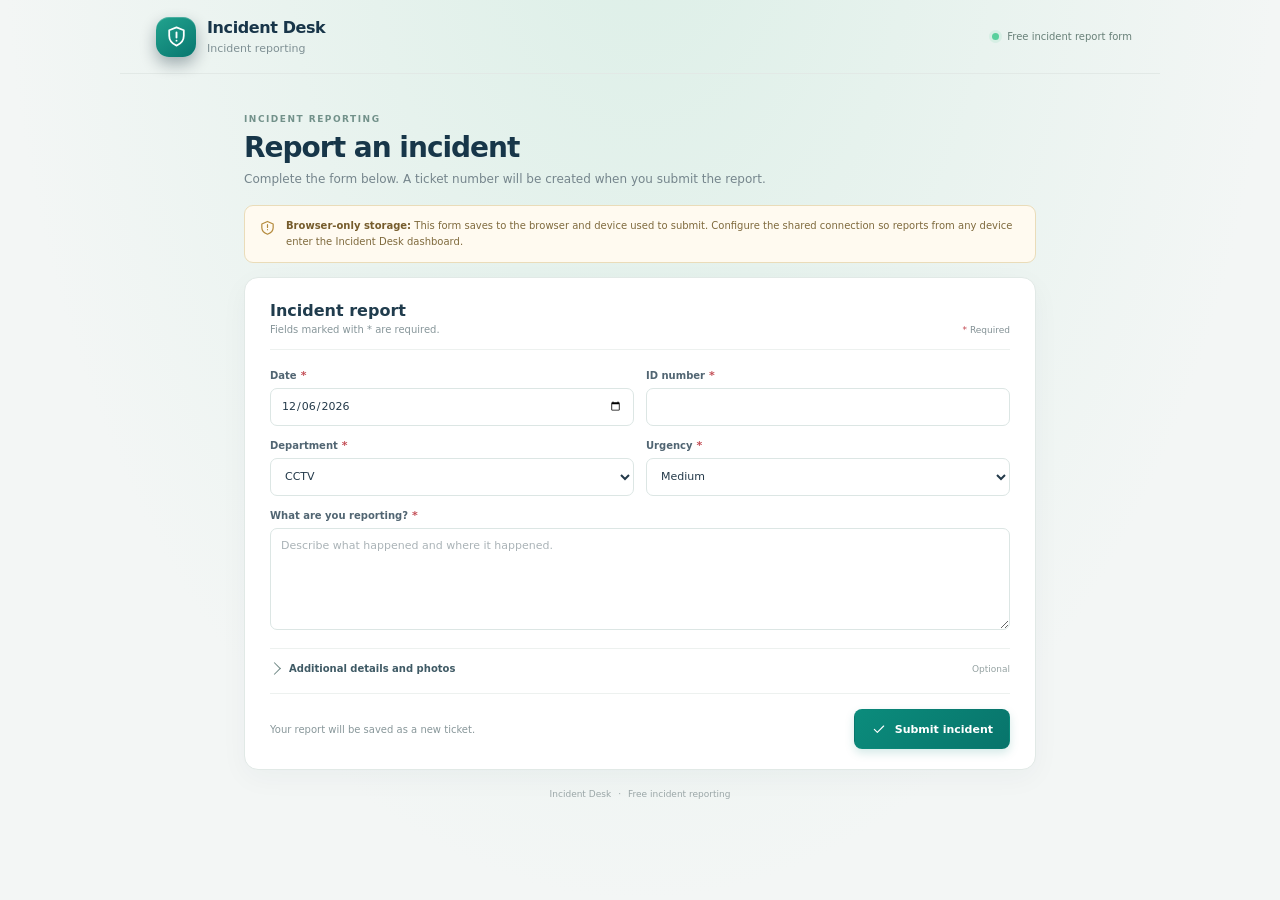
==== report.html @ 92340a3c "Add Incident Desk website Dashboard, reporter form, setup guide, and Apps Script backend source." ====
<!doctype html>
<html lang="en">
  <head>
    <meta charset="utf-8" />
    <meta name="viewport" content="width=device-width, initial-scale=1" />
    <meta name="theme-color" content="#f5f7f6" />
    <meta name="description" content="Submit an incident report to Incident Desk." />
    <title>Report an Incident | Incident Desk</title>
    <link rel="stylesheet" href="styles.css" />
    <script src="config.js"></script>
    <script src="sync.js" defer></script>
    <script src="report.js" defer></script>
  </head>
  <body class="public-report-page">
    <header class="public-header">
      <a class="brand" href="index.html" aria-label="Incident Desk">
        <span class="brand-mark" aria-hidden="true"><svg viewBox="0 0 24 24" fill="none"><path d="M12 3.25 19 6v5.35c0 4.35-2.86 7.7-7 9.4-4.14-1.7-7-5.05-7-9.4V6l7-2.75Z" stroke="currentColor" stroke-width="1.7" stroke-linejoin="round"/><path d="M12 8v5m0 3h.01" stroke="currentColor" stroke-width="1.8" stroke-linecap="round"/></svg></span>
        <span><strong>Incident Desk</strong><small>Incident reporting</small></span>
      </a>
      <span class="public-header-note"><span class="online-dot"></span> Free incident report form</span>
    </header>

    <main class="public-report-shell">
      <section class="public-intro">
        <div class="eyebrow">INCIDENT REPORTING</div>
        <h1>Report an incident</h1>
        <p>Complete the form below. A ticket number will be created when you submit the report.</p>
      </section>

      <div class="public-storage-note" id="publicStorageNote" role="note">
        <svg viewBox="0 0 24 24" aria-hidden="true"><path d="M12 3.5 20 7v5.2c0 4-3.1 7.3-8 9.3-4.9-2-8-5.3-8-9.3V7l8-3.5Z"/><path d="M12 8v4m0 3h.01"/></svg>
        <span><strong id="storageNoteTitle">Browser-only storage:</strong> <span id="storageNoteText">This form saves to the browser and device used to submit. Configure the shared connection so reports from any device enter the Incident Desk dashboard.</span></span>
      </div>

      <form class="public-form" id="publicReportForm" novalidate>
        <div class="public-form-heading"><div><h2>Incident report</h2><p>Fields marked with * are required.</p></div><span class="required-key"><i>*</i> Required</span></div>
        <div class="form-grid public-core-fields">
          <label class="form-field" for="publicDate"><span>Date <i>*</i></span><input id="publicDate" type="date" required /></label>
          <label class="form-field" for="publicPersonId"><span>ID number <i>*</i></span><input id="publicPersonId" type="text" maxlength="80" required /></label>
          <label class="form-field" for="publicDepartment"><span>Department <i>*</i></span><select id="publicDepartment" required>
            <option value="CCTV">CCTV</option><option value="HR">HR</option><option value="ADMIN">ADMIN</option><option value="STUDIO">STUDIO</option><option value="CARD">CARD</option>
          </select></label>
          <label class="form-field" for="publicSeverity"><span>Urgency <i>*</i></span><select id="publicSeverity" required><option>Low</option><option selected>Medium</option><option>High</option><option>Critical</option></select></label>
          <label class="form-field field-full" for="publicDescription"><span>What are you reporting? <i>*</i></span><textarea id="publicDescription" rows="5" maxlength="3000" required placeholder="Describe what happened and where it happened."></textarea></label>
        </div>
        <details class="more-details">
          <summary>Additional details and photos <span>Optional</span></summary>
          <div class="form-grid additional-fields">
            <label class="form-field" for="publicStart"><span>Start time</span><input id="publicStart" type="time" /></label>
            <label class="form-field" for="publicEnd"><span>End time</span><input id="publicEnd" type="time" /></label>
            <label class="form-field" for="publicLost"><span>Lost time</span><input id="publicLost" type="text" maxlength="60" placeholder="e.g. 15 min, 00:15" /><small>Use the unit your team records.</small></label>
            <label class="form-field" for="publicLocation"><span id="publicLocationLabel">Location</span><input id="publicLocation" type="text" maxlength="120" placeholder="Location or table number" /></label>
            <label class="form-field field-full hidden" id="publicGameIdField" for="publicGameId"><span>Game ID</span><input id="publicGameId" type="text" maxlength="80" /></label>
            <div class="form-field field-full photo-field">
              <span>Incident photos</span>
              <div class="upload-box" id="publicPhotoDropzone">
                <span class="upload-icon" aria-hidden="true"><svg viewBox="0 0 24 24"><path d="M4 7.5A2.5 2.5 0 0 1 6.5 5h11A2.5 2.5 0 0 1 20 7.5v9a2.5 2.5 0 0 1-2.5 2.5h-11A2.5 2.5 0 0 1 4 16.5v-9Z"/><circle cx="9" cy="9" r="1.5"/><path d="m5 17 5-5 3 3 2-2 4 4"/></svg></span>
                <span class="upload-copy"><strong>Attach photos</strong><small>Choose files, drag them here, or paste an image</small></span>
                <button class="button button-outline upload-button" id="publicChoosePhotos" type="button">Browse files</button>
                <input id="publicPhotoInput" type="file" accept="image/jpeg,image/png,image/webp" multiple hidden />
              </div>
              <small>Up to 3 photos. Images are resized before saving.</small>
              <div class="photo-previews" id="publicPhotoPreviews"></div>
            </div>
            <label class="form-field field-full" for="publicSettlement"><span>Settlement / action taken</span><textarea id="publicSettlement" rows="2" maxlength="1500" placeholder="Resolution, follow-up, or settlement details"></textarea></label>
            <label class="form-field field-full" for="publicItId"><span>IT ID</span><input id="publicItId" type="text" maxlength="80" placeholder="Optional" /></label>
          </div>
        </details>
        <div class="form-error" id="publicFormError" role="alert" hidden></div>
        <div class="public-submit-row"><p>Your report will be saved as a new ticket.</p><button class="button button-primary" type="submit"><svg viewBox="0 0 24 24" aria-hidden="true"><path d="m5 12.5 4.5 4.5L19 7.5"/></svg>Submit incident</button></div>
      </form>

      <section class="public-success" id="publicSuccess" hidden aria-live="polite">
        <div class="success-check" aria-hidden="true"><svg viewBox="0 0 24 24"><path d="m5 12.5 4.5 4.5L19 7.5"/></svg></div>
        <div class="eyebrow">REPORT SUBMITTED</div>
        <h2>Your incident ticket is ready</h2>
        <p id="successDetail">Save this number so you can refer to the report.</p>
        <strong class="success-ticket-number" id="successTicketNumber"></strong>
        <button class="button button-primary" id="reportAnother" type="button">Submit another report</button>
      </section>
      <footer class="public-footer">Incident Desk <span>·</span> Free incident reporting</footer>
    </main>
    <div class="toast" id="publicToast" role="status" aria-live="polite"></div>
  </body>
</html>
---- styles.css ----
:root {
  color-scheme: light;
  --ink: #172a3b;
  --muted: #71808c;
  --faint: #9ba7af;
  --line: #e7ecee;
  --paper: #ffffff;
  --canvas: #f5f7f6;
  --teal: #087e75;
  --teal-dark: #066c65;
  --teal-soft: #e7f5f2;
  --navy: #18354a;
  --amber: #b7791f;
  --rose: #b94953;
  --green: #23815b;
  --violet: #6e5db2;
  font-family: 'Segoe UI Variable', 'Segoe UI', system-ui, sans-serif;
  font-synthesis: none;
  text-rendering: optimizeLegibility;
}

* { box-sizing: border-box; }
body { margin: 0; min-width: 320px; color: var(--ink); background: var(--canvas); }
button, input, select, textarea { font: inherit; }
button { cursor: pointer; }
svg { width: 20px; height: 20px; fill: none; stroke: currentColor; stroke-width: 1.7; stroke-linecap: round; stroke-linejoin: round; }
.app-shell { min-height: 100vh; }
.sidebar { position: fixed; inset: 0 auto 0 0; z-index: 3; width: 248px; padding: 28px 17px 18px; display: flex; flex-direction: column; background: #fff; border-right: 1px solid var(--line); }
.brand { display: flex; align-items: center; gap: 11px; color: var(--ink); text-decoration: none; padding: 0 8px; }
.brand-mark { display: inline-grid; place-items: center; flex: 0 0 auto; width: 40px; height: 40px; border-radius: 13px; color: #fff; background: var(--teal); box-shadow: 0 6px 12px #087e7524; }
.brand-mark svg { width: 25px; height: 25px; }
.brand strong { display: block; font: 800 16px/1.2 'Segoe UI Variable', 'Segoe UI', system-ui, sans-serif; letter-spacing: -.4px; }
.brand small { display: block; margin-top: 4px; color: var(--muted); font-size: 11px; }
.side-label { margin: 46px 10px 13px; color: #a0abb1; font-size: 10px; font-weight: 700; letter-spacing: 1.2px; }
.side-nav { display: grid; gap: 5px; }
.nav-item { min-height: 44px; display: flex; align-items: center; gap: 12px; padding: 0 12px; border-radius: 9px; color: #60717f; text-decoration: none; font-size: 13px; font-weight: 600; }
.nav-item svg { width: 19px; height: 19px; color: #87959d; stroke-width: 1.6; }
.nav-item.active { color: var(--teal-dark); background: #e9f5f2; }
.nav-item.active svg { color: var(--teal); }
.nav-count { margin-left: auto; min-width: 23px; padding: 3px 6px; border-radius: 8px; color: #708089; background: #f0f3f3; text-align: center; font-size: 10px; }
.sidebar-bottom { margin-top: auto; }
.local-card { padding: 14px 13px; border: 1px solid #e6efed; border-radius: 12px; background: #f7fbfa; }
.local-icon { display: grid; place-items: center; width: 30px; height: 30px; margin-bottom: 11px; color: var(--teal); background: var(--teal-soft); border-radius: 8px; }
.local-icon svg { width: 17px; height: 17px; }
.local-card strong { display: block; font-size: 12px; }
.local-card p { margin: 5px 0 0; color: var(--muted); font-size: 11px; line-height: 1.55; }
.sidebar-foot { display: flex; align-items: center; gap: 8px; margin: 17px 8px 1px; color: #8a979e; font-size: 10px; }
.online-dot { display: inline-block; width: 7px; height: 7px; border-radius: 50%; background: #4bb982; box-shadow: 0 0 0 3px #4bb9821a; }
.main-area { min-height: 100vh; margin-left: 248px; }
.topbar { height: 74px; display: flex; align-items: center; justify-content: flex-end; gap: 22px; padding: 0 42px; border-bottom: 1px solid var(--line); background: #ffffffd9; }
.mobile-brand { display: none; }
.topbar-note { display: flex; align-items: center; gap: 8px; color: var(--muted); font-size: 11px; }
.top-actions { display: flex; align-items: center; gap: 8px; }
.button { min-height: 38px; display: inline-flex; align-items: center; justify-content: center; gap: 8px; padding: 0 13px; border: 1px solid transparent; border-radius: 8px; font-size: 11px; font-weight: 700; transition: background .16s ease, border-color .16s ease, transform .16s ease; }
.button svg { width: 16px; height: 16px; }
.button:active { transform: translateY(1px); }
.button-primary { color: #fff; background: var(--teal); box-shadow: 0 3px 8px #087e7522; }
.button-primary:hover { background: var(--teal-dark); }
.button-outline { color: #526574; border-color: #dfe6e8; background: #fff; }
.button-outline:hover, .button-quiet:hover { border-color: #c8d3d6; background: #f8faf9; }
.button-quiet { color: #526574; border-color: transparent; background: transparent; }
.page-content { max-width: 1480px; margin: 0 auto; padding: 35px 42px 24px; }
.welcome-row { display: flex; justify-content: space-between; align-items: flex-end; gap: 20px; margin-bottom: 25px; }
.eyebrow { color: #85949c; font-size: 9px; font-weight: 700; letter-spacing: 1.5px; }
h1, h2, p { margin-top: 0; }
h1 { margin: 7px 0 5px; font: 800 27px/1.2 'Segoe UI Variable', 'Segoe UI', system-ui, sans-serif; letter-spacing: -.9px; }
.page-subtitle { margin: 0; color: var(--muted); font-size: 12px; }
.today-chip { display: flex; align-items: center; gap: 8px; padding: 8px 11px; color: #5f707b; border: 1px solid var(--line); border-radius: 8px; background: #fff; font-size: 10px; }
.today-chip svg { width: 15px; height: 15px; color: #809098; }
.stats-grid { display: grid; grid-template-columns: repeat(5, minmax(0, 1fr)); gap: 13px; margin-bottom: 15px; }
.stat-card { min-height: 120px; padding: 15px 17px 13px; border: 1px solid var(--line); border-radius: 11px; background: var(--paper); box-shadow: 0 2px 6px #20394c04; }
.stat-top { display: flex; align-items: center; justify-content: space-between; gap: 8px; color: var(--muted); font-size: 10px; font-weight: 600; }
.stat-icon { display: grid; place-items: center; width: 29px; height: 29px; border-radius: 8px; }
.stat-icon svg { width: 16px; height: 16px; }
.stat-icon-blue { color: #3a6aa0; background: #edf4fc; }
.stat-icon-amber { color: var(--amber); background: #fff5e5; }
.stat-icon-green { color: var(--green); background: #eaf7ef; }
.stat-icon-violet { color: var(--violet); background: #f2effc; }
.stat-icon-red { color: #b4444c; background: #fff0ef; }
.critical-stat { border-color: #f0e2df; }
.critical-stat .stat-value { color: #a54149; }
.stat-value { margin-top: 9px; color: #1e3447; font: 800 25px/1 'Segoe UI Variable', 'Segoe UI', system-ui, sans-serif; letter-spacing: -.7px; }
.stat-foot { margin-top: 7px; color: #9aa5aa; font-size: 10px; }
.insight-grid { display: grid; grid-template-columns: minmax(0, 1.4fr) minmax(250px, .85fr); gap: 14px; margin-bottom: 27px; }
.panel { min-width: 0; border: 1px solid var(--line); border-radius: 11px; background: #fff; }
.category-panel { padding: 17px 19px 15px; }
.panel-heading { display: flex; align-items: flex-start; justify-content: space-between; gap: 12px; margin-bottom: 13px; }
.panel-heading h2, .storage-panel h2 { margin: 0; font: 700 13px/1.3 'Segoe UI Variable', 'Segoe UI', system-ui, sans-serif; letter-spacing: -.15px; }
.panel-heading p { margin: 5px 0 0; color: #99a4aa; font-size: 10px; }
.heading-icon { display: grid; place-items: center; width: 30px; height: 30px; color: #648078; border-radius: 8px; background: #eff6f3; }
.heading-icon svg { width: 17px; height: 17px; }
.category-bars { display: grid; gap: 9px; }
.bar-row { display: grid; grid-template-columns: minmax(110px, 1fr) minmax(60px, 1.15fr) 23px; align-items: center; gap: 10px; cursor: pointer; }
.bar-name { overflow: hidden; color: #586b78; font-size: 10px; text-overflow: ellipsis; white-space: nowrap; }
.bar-track { height: 6px; overflow: hidden; border-radius: 9px; background: #eef1f1; }
.bar-fill { height: 100%; min-width: 0; border-radius: inherit; background: linear-gradient(90deg, #2ca692, #77c6aa); transition: width .2s ease; }
.bar-count { color: #75848d; text-align: right; font-size: 10px; font-weight: 700; }
.bar-row:hover .bar-name { color: var(--teal-dark); }
.storage-panel { position: relative; min-height: 222px; overflow: hidden; padding: 18px 19px; background: #f9fbfa; }
.storage-art { position: absolute; top: -2px; right: 9px; width: 93px; height: 85px; opacity: .9; }
.storage-art svg { position: absolute; top: 6px; right: 11px; width: 67px; height: 67px; stroke: #208c7c; stroke-width: 2.2; }
.art-circle { position: absolute; display: block; border-radius: 50%; }
.art-circle-one { width: 69px; height: 69px; top: 5px; right: 8px; background: #e5f3ee; }
.art-circle-two { width: 17px; height: 17px; top: 17px; right: 70px; background: #d8eee7; }
.storage-panel .eyebrow { margin-top: 21px; margin-bottom: 9px; color: #4d9b8e; font-size: 8px; }
.storage-panel h2 { max-width: 210px; font-size: 14px; }
.storage-panel p { max-width: 285px; margin: 8px 0 10px; color: #76868d; font-size: 10px; line-height: 1.55; }
.text-button { display: inline-flex; align-items: center; gap: 5px; padding: 0; border: 0; color: var(--teal-dark); background: transparent; font-size: 10px; font-weight: 700; }
.text-button svg { width: 14px; height: 14px; transition: transform .15s; }
.text-button:hover svg { transform: translateX(3px); }
.reports-section { scroll-margin-top: 20px; }
.reports-heading { display: flex; align-items: flex-end; justify-content: space-between; gap: 15px; margin-bottom: 13px; }
.reports-heading h2 { display: flex; align-items: center; gap: 9px; margin: 5px 0 0; font: 800 17px/1.2 'Segoe UI Variable', 'Segoe UI', system-ui, sans-serif; letter-spacing: -.45px; }
.heading-count { display: inline-grid; place-items: center; min-width: 22px; height: 21px; padding: 0 6px; color: #698078; border-radius: 7px; background: #e9f3f0; font: 700 10px 'Segoe UI Variable', 'Segoe UI', system-ui, sans-serif; letter-spacing: 0; }
.csv-small { min-height: 33px; font-size: 10px; }
.csv-small svg { width: 14px; height: 14px; }
.filter-bar { display: flex; gap: 9px; margin-bottom: 11px; }
.search-field, .select-field { position: relative; min-height: 39px; display: flex; align-items: center; border: 1px solid #e2e8e9; border-radius: 8px; background: #fff; }
.search-field { flex: 1; min-width: 150px; padding: 0 10px; }
.search-field svg { width: 16px; height: 16px; flex: 0 0 auto; color: #98a4aa; }
.search-field input { width: 100%; height: 37px; padding: 0 8px; border: 0; outline: 0; color: var(--ink); background: transparent; font-size: 10px; }
.search-field input::placeholder { color: #a5afb3; }
.select-field { min-width: 150px; padding: 0 10px; }
.select-field select { width: 100%; height: 37px; appearance: none; border: 0; outline: 0; color: #63737e; background: transparent; font-size: 10px; cursor: pointer; }
.select-field svg { width: 14px; height: 14px; position: absolute; right: 9px; color: #84939a; pointer-events: none; }
.search-field:focus-within, .select-field:focus-within { border-color: #69afa5; box-shadow: 0 0 0 3px #17897a12; }
.report-list { display: grid; gap: 9px; }
.report-card { display: grid; grid-template-columns: minmax(0, 1fr) auto; gap: 12px 18px; padding: 15px 17px 13px; border: 1px solid var(--line); border-radius: 10px; background: #fff; transition: border-color .15s, box-shadow .15s; }
.report-card:hover { border-color: #d6e4e1; box-shadow: 0 4px 12px #1b384b08; }
.report-main { min-width: 0; }
.report-topline { display: flex; flex-wrap: wrap; align-items: center; gap: 7px; margin-bottom: 7px; }
.category-badge { display: inline-flex; align-items: center; padding: 4px 8px; border-radius: 6px; color: #3f6d66; background: #edf6f3; font-size: 9px; font-weight: 700; }
.department-badge { display: inline-flex; align-items: center; padding: 4px 8px; border-radius: 6px; color: #526a7e; background: #edf2f8; font-size: 9px; font-weight: 700; }
.status-badge { display: inline-flex; align-items: center; gap: 5px; padding: 4px 8px; border-radius: 6px; font-size: 9px; font-weight: 700; }
.status-badge::before { width: 5px; height: 5px; border-radius: 50%; background: currentColor; content: ''; }
.status-new { color: #ad751d; background: #fff5e4; }
.status-progress { color: #4274a3; background: #edf4fb; }
.status-ongoing { color: #08766c; background: #e7f5f1; }
.status-resolved { color: #25815c; background: #eaf6ef; }
.severity-badge { display: inline-flex; align-items: center; gap: 5px; padding: 4px 8px; border-radius: 6px; font-size: 9px; font-weight: 700; }
.severity-low { color: #557769; background: #eef6f1; }
.severity-medium { color: #657185; background: #f0f2f6; }
.severity-high { color: #a36c1d; background: #fff5e4; }
.severity-critical { color: #a43640; background: #ffeded; box-shadow: inset 0 0 0 1px #f8d6d8; }
.report-card h3 { overflow: hidden; margin: 0; color: #263d4d; font: 700 12px/1.45 'Segoe UI Variable', 'Segoe UI', system-ui, sans-serif; text-overflow: ellipsis; }
.report-meta { display: flex; flex-wrap: wrap; gap: 7px 15px; margin-top: 9px; color: #8a989f; font-size: 9px; }
.report-meta span { display: inline-flex; align-items: center; gap: 5px; }
.report-meta svg { width: 13px; height: 13px; color: #9ba8ad; }
.report-side { display: flex; flex-direction: column; align-items: flex-end; justify-content: space-between; gap: 12px; min-width: 116px; }
.report-date { color: #83919a; font-size: 9px; white-space: nowrap; }
.report-actions { display: flex; gap: 4px; }
.small-action { display: inline-grid; place-items: center; width: 28px; height: 27px; padding: 0; border: 1px solid transparent; border-radius: 6px; color: #829098; background: transparent; }
.small-action:hover { color: var(--teal-dark); border-color: #dce8e5; background: #f3f8f6; }
.small-action svg { width: 14px; height: 14px; }
.empty-state { display: grid; justify-items: center; padding: 38px 20px; border: 1px dashed #dce5e5; border-radius: 10px; background: #fff; text-align: center; }
.empty-icon { display: grid; place-items: center; width: 48px; height: 48px; margin-bottom: 12px; color: #5d9d91; border-radius: 15px; background: #eaf6f2; }
.empty-icon svg { width: 23px; height: 23px; }
.empty-state h3 { margin: 0 0 6px; font: 700 13px 'Segoe UI Variable', 'Segoe UI', system-ui, sans-serif; }
.empty-state p { max-width: 340px; margin: 0 0 14px; color: #88969c; font-size: 10px; line-height: 1.55; }
.data-footer { display: flex; justify-content: space-between; align-items: center; gap: 10px; margin-top: 11px; color: #99a4a9; font-size: 9px; }
.data-footer span { display: inline-flex; align-items: center; gap: 5px; }
.data-footer svg { width: 13px; height: 13px; }
.page-footer { display: flex; align-items: center; gap: 7px; margin-top: 22px; color: #a5afb3; font-size: 9px; }
.page-footer span { color: #c6cece; }
.report-dialog { width: min(640px, calc(100% - 28px)); max-height: min(90vh, 850px); padding: 0; overflow: auto; border: 1px solid #dfe7e6; border-radius: 15px; color: var(--ink); background: #fff; box-shadow: 0 22px 75px #142b3b38; }
.report-dialog::backdrop { background: #1c3040a6; backdrop-filter: blur(3px); }
.report-dialog form { padding: 23px 25px 20px; }
.dialog-head { display: flex; justify-content: space-between; gap: 16px; margin-bottom: 19px; }
.dialog-head h2 { margin: 6px 0 4px; font: 800 19px 'Segoe UI Variable', 'Segoe UI', system-ui, sans-serif; letter-spacing: -.55px; }
.dialog-head p { margin: 0; color: var(--muted); font-size: 11px; }
.icon-button { display: grid; place-items: center; flex: 0 0 auto; width: 33px; height: 33px; border: 1px solid #e6ebec; border-radius: 8px; color: #839097; background: #fff; }
.icon-button:hover { background: #f6f8f8; }
.icon-button svg { width: 16px; height: 16px; }
.form-grid { display: grid; grid-template-columns: 1fr 1fr; gap: 13px 12px; }
.form-field { display: flex; min-width: 0; flex-direction: column; gap: 6px; color: #516572; font-size: 10px; font-weight: 700; }
.form-field > span { display: flex; align-items: center; gap: 4px; }
.form-field i { color: #c34d55; font-size: 11px; font-style: normal; }
.form-field input, .form-field select, .form-field textarea { width: 100%; min-height: 38px; padding: 9px 10px; border: 1px solid #dfe7e8; border-radius: 7px; outline: 0; color: #243a4a; background: #fff; font-size: 11px; font-weight: 400; }
.form-field textarea { min-height: 70px; resize: vertical; line-height: 1.5; }
.form-field input:focus, .form-field select:focus, .form-field textarea:focus { border-color: #65aa9f; box-shadow: 0 0 0 3px #19887912; }
.form-field input::placeholder, .form-field textarea::placeholder { color: #aab3b7; }
.form-field small { margin-top: -2px; color: #97a3a8; font-size: 9px; font-weight: 400; }
.field-full { grid-column: 1 / -1; }
.hidden { display: none !important; }
.form-error { margin-top: 12px; padding: 9px 11px; border-radius: 7px; color: #a33740; background: #fff0f0; font-size: 10px; }
.dialog-actions { display: flex; justify-content: flex-end; gap: 8px; margin-top: 18px; padding-top: 15px; border-top: 1px solid #edf0f0; }
.toast { position: fixed; right: 22px; bottom: 20px; z-index: 10; max-width: min(400px, calc(100vw - 40px)); padding: 11px 15px; border: 1px solid #d6e6e1; border-radius: 9px; color: #285a4f; background: #fff; box-shadow: 0 8px 26px #18354a20; font-size: 11px; opacity: 0; pointer-events: none; transform: translateY(8px); transition: .2s ease; }
.toast.visible { opacity: 1; transform: translateY(0); }
.sr-only { position: absolute; width: 1px; height: 1px; padding: 0; margin: -1px; overflow: hidden; clip: rect(0,0,0,0); white-space: nowrap; border: 0; }

/* Visual polish */
body { background: radial-gradient(ellipse at 72% -12%, #e5f1ed 0, transparent 37rem), #f3f6f5; }
.sidebar { color: #eef6f3; background: linear-gradient(165deg, #17394a 0%, #142f40 55%, #132b3a 100%); border-right-color: #254657; box-shadow: 7px 0 28px #1530430a; }
.brand { color: #f6fbf8; }
.brand-mark { color: #fff; background: linear-gradient(145deg, #22a38e, #08766f); box-shadow: 0 7px 16px #031c2a55, inset 0 1px #ffffff35; }
.brand small { color: #aac0c8; }
.side-label { color: #87a2ad; }
.nav-item { color: #b8cbd0; }
.nav-item svg { color: #9bb4bc; }
.nav-item:hover { color: #fff; background: #ffffff0d; }
.nav-item.active { position: relative; color: #edfffa; background: linear-gradient(90deg, #ffffff1c, #ffffff0a); box-shadow: inset 0 0 0 1px #ffffff10; }
.nav-item.active::before { position: absolute; top: 9px; bottom: 9px; left: 0; width: 3px; border-radius: 4px; background: #59c5a7; content: ''; }
.nav-item.active svg { color: #76d5b8; }
.nav-count { color: #d8e8e6; background: #ffffff18; }
.local-card { border-color: #ffffff1a; background: #ffffff0b; }
.local-icon { color: #a8eed9; background: #65cfaa21; }
.local-card strong { color: #edf7f3; }
.local-card p, .sidebar-foot { color: #a0b6bd; }
.online-dot { background: #58d09c; box-shadow: 0 0 0 3px #58d09c22; }
.main-area { background: transparent; }
.topbar { position: sticky; top: 0; z-index: 2; backdrop-filter: blur(16px); background: #f8faf9ed; box-shadow: 0 2px 14px #1c344607; }
.topbar-note { padding: 8px 11px; border: 1px solid #e4eeea; border-radius: 20px; color: #56766c; background: #f4faf7; font-size: 10px; }
.page-content { padding-top: 37px; }
.eyebrow { color: #72918a; }
h1 { color: #173649; font-family: 'Segoe UI Variable', 'Segoe UI', system-ui, sans-serif; font-size: 29px; letter-spacing: -1.1px; }
.page-subtitle { color: #75858c; }
.today-chip { border-color: #e1e9e6; color: #5e7278; background: #ffffffc7; box-shadow: 0 2px 5px #1f3a4b06; }
.stats-grid { gap: 14px; }
.stat-card { position: relative; overflow: hidden; min-height: 126px; padding: 17px 18px 14px; border-color: #e4eae8; border-radius: 13px; box-shadow: 0 4px 14px #18394b08; transition: transform .18s ease, box-shadow .18s ease, border-color .18s ease; }
.stat-card::after { position: absolute; right: -19px; bottom: -31px; width: 88px; height: 88px; border: 1px solid #eff3f1; border-radius: 50%; content: ''; }
.stat-card:hover { transform: translateY(-2px); border-color: #d9e7e2; box-shadow: 0 9px 22px #18394b0d; }
.stat-icon { position: relative; z-index: 1; width: 32px; height: 32px; border-radius: 10px; }
.stat-icon-blue { color: #376c9e; background: linear-gradient(145deg, #eaf3fc, #f5f9fd); }
.stat-icon-amber { color: #ad741c; background: linear-gradient(145deg, #fff1d5, #fff8ed); }
.stat-icon-green { color: #21805a; background: linear-gradient(145deg, #e4f5e9, #f3faf5); }
.stat-icon-violet { color: #6a5aaa; background: linear-gradient(145deg, #eeebfb, #f8f7fd); }
.stat-value { color: #18394d; font-family: 'Segoe UI Variable', 'Segoe UI', system-ui, sans-serif; font-size: 27px; }
.stat-foot { color: #91a0a4; }
.panel { border-color: #e3eae7; border-radius: 13px; box-shadow: 0 4px 14px #18394b07; }
.category-panel { padding: 18px 20px 17px; }
.panel-heading h2, .storage-panel h2 { color: #213e4e; font-family: 'Segoe UI Variable', 'Segoe UI', system-ui, sans-serif; }
.heading-icon { color: #3b8778; background: #eaf5f1; }
.category-bars { gap: 11px; }
.bar-track { height: 7px; background: #edf2f0; }
.bar-fill { background: linear-gradient(90deg, #168b79, #79c8a6); }
.storage-panel { border-color: #dcebe5; background: linear-gradient(135deg, #fbfdfb 5%, #f0f8f4 100%); }
.storage-panel h2 { color: #204638; }
.storage-panel p { color: #71857e; }
.reports-heading h2 { color: #1d3c4e; font-family: 'Segoe UI Variable', 'Segoe UI', system-ui, sans-serif; font-size: 18px; }
.search-field, .select-field { border-color: #e0e8e6; box-shadow: 0 2px 5px #18394b04; }
.search-field:focus-within, .select-field:focus-within { border-color: #69afa5; box-shadow: 0 0 0 3px #17897a12; }
.report-card { border-color: #e3eae8; border-radius: 11px; box-shadow: 0 2px 7px #18394b04; }
.report-card:hover { border-color: #cfe2db; box-shadow: 0 7px 19px #18394b0b; }
.report-card h3 { color: #213d4d; font-family: 'Segoe UI Variable', 'Segoe UI', system-ui, sans-serif; }
.category-badge { color: #32756a; background: #eaf5f1; }
.report-dialog { border-color: #d9e4e1; border-radius: 17px; }
.dialog-head h2 { color: #18394d; font-family: 'Segoe UI Variable', 'Segoe UI', system-ui, sans-serif; }
.form-field input, .form-field select, .form-field textarea { border-color: #dce6e4; }
.form-field input:focus, .form-field select:focus, .form-field textarea:focus { border-color: #65aa9f; box-shadow: 0 0 0 3px #19887912; }
.button { transition: background .16s ease, border-color .16s ease, transform .16s ease, box-shadow .16s ease; }
.button-primary { background: linear-gradient(135deg, #0b8c7c, #08746b); box-shadow: 0 4px 10px #087e752c; }
.button-primary:hover { background: linear-gradient(135deg, #0a8173, #05655f); box-shadow: 0 6px 14px #087e7533; }
.button-outline { border-color: #dce6e3; box-shadow: 0 2px 5px #18394b05; }
.button-outline:hover { border-color: #bdd7ce; background: #f7fbf9; }
.empty-state { border-color: #dce7e3; border-radius: 12px; background: #fff; }
.data-footer { padding-top: 5px; }
.page-footer { color: #94a2a3; }
button:focus-visible, a:focus-visible, [role="button"]:focus-visible, input:focus-visible, select:focus-visible, textarea:focus-visible { outline: 3px solid #43a89870; outline-offset: 2px; }

.upload-box { display: flex; align-items: center; gap: 11px; min-height: 72px; padding: 11px 12px; border: 1px dashed #c9ddd6; border-radius: 9px; background: linear-gradient(110deg, #f7fbf9, #fcfefd); transition: border-color .15s, background .15s; }
.upload-box.drag-active { border-color: #168b79; background: #edf8f3; }
.upload-icon { display: grid; place-items: center; flex: 0 0 auto; width: 36px; height: 36px; color: #348c7c; border-radius: 10px; background: #e6f3ee; }
.upload-icon svg { width: 19px; height: 19px; }
.upload-copy { display: grid; gap: 4px; min-width: 0; color: #435c67; }
.upload-copy strong { font-size: 10px; }
.upload-copy small { color: #8a9a9d; font-size: 9px; font-weight: 400; }
.upload-button { margin-left: auto; min-height: 32px; white-space: nowrap; font-size: 9px; }
.photo-field > small { margin-top: -1px; color: #94a1a4; font-size: 9px; font-weight: 400; }
.photo-previews { display: flex; flex-wrap: wrap; gap: 8px; }
.photo-preview { position: relative; width: 66px; height: 66px; overflow: hidden; border: 1px solid #dde7e3; border-radius: 8px; background: #f2f6f4; }
.photo-preview img { display: block; width: 100%; height: 100%; object-fit: cover; }
.photo-remove { position: absolute; top: 3px; right: 3px; display: grid; place-items: center; width: 20px; height: 20px; padding: 0; border: 1px solid #ffffffa8; border-radius: 50%; color: #fff; background: #17394acc; }
.photo-remove:hover { background: #a63d47; }
.photo-remove svg { width: 12px; height: 12px; }
.report-thumbnails { display: flex; gap: 5px; margin-top: 9px; }
.report-photo-thumb { width: 39px; height: 39px; overflow: hidden; padding: 0; border: 1px solid #dfe8e5; border-radius: 7px; background: #f1f5f3; }
.report-photo-thumb img { display: block; width: 100%; height: 100%; object-fit: cover; }
.report-photo-thumb:hover { border-color: #76b7a6; }
.photo-dialog { width: fit-content; max-width: calc(100% - 24px); max-height: calc(100% - 24px); padding: 0; overflow: visible; border: 0; border-radius: 12px; background: transparent; }
.photo-dialog::backdrop { background: #102330d9; backdrop-filter: blur(4px); }
.photo-dialog-inner { position: relative; display: grid; place-items: center; }
.photo-dialog-inner .icon-button { position: absolute; top: 10px; right: 10px; z-index: 1; border-color: #ffffff70; color: #fff; background: #10233090; }
.photo-dialog-inner img { display: block; max-width: min(92vw, 1200px); max-height: 88vh; border-radius: 12px; object-fit: contain; box-shadow: 0 24px 70px #0005; }
.retention-note { color: #648a7d; }
.tickets-section { scroll-margin-top: 95px; margin-top: 34px; }
.ticket-section-heading { margin-bottom: 13px; }
.ticket-section-heading h2 { margin-bottom: 5px; }
.ticket-section-heading p { margin: 0; color: #87969c; font-size: 10px; }
.ticket-filter-bar { margin-bottom: 8px; }
.ticket-table-header, .ticket-row { display: grid; grid-template-columns: minmax(125px, .8fr) minmax(190px, 1.6fr) minmax(145px, 1.1fr) minmax(105px, .8fr) minmax(104px, .75fr); align-items: center; gap: 15px; }
.ticket-table-header { padding: 0 15px 7px; color: #93a0a5; font-size: 9px; font-weight: 700; text-transform: uppercase; letter-spacing: .65px; }
.ticket-list { display: grid; gap: 7px; }
.ticket-row { width: 100%; min-height: 66px; padding: 11px 15px; border: 1px solid #e3eae8; border-radius: 10px; color: #526672; background: #fff; text-align: left; box-shadow: 0 2px 7px #18394b04; transition: border-color .15s, box-shadow .15s, transform .15s; }
.ticket-row:hover { transform: translateY(-1px); border-color: #cfe2db; box-shadow: 0 6px 17px #18394b0a; }
.ticket-number { color: #167b6e; font-size: 10px; font-weight: 800; white-space: nowrap; }
.ticket-incident { overflow: hidden; color: #253f4f; font-size: 10px; font-weight: 700; text-overflow: ellipsis; white-space: nowrap; }
.ticket-category { overflow: hidden; color: #71848b; font-size: 9px; text-overflow: ellipsis; white-space: nowrap; }
.ticket-row .status-badge { justify-self: start; }
.ticket-created { color: #87969c; font-size: 9px; white-space: nowrap; }
.ticket-row.ticket-critical { border-left: 3px solid #c35660; }
.ticket-empty { padding: 25px 18px; border: 1px dashed #dce5e3; border-radius: 10px; color: #839198; background: #fff; text-align: center; font-size: 10px; }
.ticket-dialog { width: min(760px, calc(100% - 28px)); max-height: min(90vh, 900px); padding: 0; overflow: auto; border: 1px solid #dce6e3; border-radius: 16px; color: var(--ink); background: #fff; box-shadow: 0 22px 75px #142b3b38; }
.ticket-dialog::backdrop { background: #1c3040a6; backdrop-filter: blur(3px); }
.ticket-dialog-content { padding: 23px 25px 20px; }
.ticket-dialog-head { margin-bottom: 17px; }
.ticket-dialog-head h2 { margin: 6px 0 4px; color: #18394d; font: 800 19px 'Segoe UI Variable', 'Segoe UI', system-ui, sans-serif; }
.ticket-dialog-head p { margin: 0; color: #839198; font-size: 10px; }
.ticket-detail-grid { display: grid; grid-template-columns: 1fr 1fr; gap: 9px; margin-bottom: 14px; }
.ticket-detail { min-width: 0; padding: 10px 11px; border: 1px solid #e8eeec; border-radius: 8px; background: #fbfcfc; }
.ticket-detail.full { grid-column: 1 / -1; }
.ticket-detail-label { display: block; margin-bottom: 5px; color: #91a0a3; font-size: 8px; font-weight: 700; letter-spacing: .6px; text-transform: uppercase; }
.ticket-detail-value { margin: 0; color: #304a58; font-size: 10px; line-height: 1.5; white-space: pre-wrap; overflow-wrap: anywhere; }
.ticket-photo-gallery { display: flex; flex-wrap: wrap; gap: 7px; margin: 4px 0 14px; }
.ticket-edit-grid { display: grid; grid-template-columns: 1fr 1fr; gap: 12px; padding-top: 13px; border-top: 1px solid #edf0f0; }
.ticket-dialog-actions { display: flex; justify-content: flex-end; gap: 8px; margin-top: 15px; }
@media (max-width: 760px) {
  .upload-box { flex-wrap: wrap; }
  .upload-button { margin-left: 47px; }
  .ticket-table-header { display: none; }
  .ticket-row { grid-template-columns: 1fr auto; gap: 7px 12px; padding: 12px; }
  .ticket-number { grid-column: 1; }
  .ticket-created { grid-column: 2; grid-row: 1; text-align: right; }
  .ticket-incident { grid-column: 1 / -1; grid-row: 2; }
  .ticket-category { grid-column: 1; grid-row: 3; }
  .ticket-row .status-badge { grid-column: 2; grid-row: 3; }
  .ticket-dialog-content { padding: 19px 16px 15px; }
}
@media (max-width: 460px) {
  .ticket-detail-grid, .ticket-edit-grid { grid-template-columns: 1fr; }
  .ticket-detail.full, .ticket-edit-grid .field-full { grid-column: auto; }
  .ticket-dialog-actions { flex-wrap: wrap; }
  .ticket-dialog-actions .button { flex: 1; }
}

[hidden] { display: none !important; }
.sync-spin { animation: sync-rotate 1s linear infinite; transform-origin: center; }
.offline-dot { background: #d69a46; box-shadow: 0 0 0 3px #d69a4622; }
@keyframes sync-rotate { to { transform: rotate(360deg); } }
.public-report-page { min-height: 100vh; background: radial-gradient(ellipse at 50% -15%, #dcefe7 0, transparent 40rem), #f3f6f5; }
.public-header { max-width: 1040px; min-height: 74px; display: flex; align-items: center; justify-content: space-between; gap: 15px; margin: 0 auto; padding: 0 28px; border-bottom: 1px solid #e2e9e6; }
.public-header .brand { color: #183549; }
.public-header .brand small { color: #7f9094; }
.public-header-note { display: flex; align-items: center; gap: 8px; color: #688078; font-size: 10px; }
.public-report-shell { max-width: 840px; margin: 0 auto; padding: 40px 24px 30px; }
.public-intro { margin-bottom: 19px; }
.public-intro h1 { margin: 7px 0 7px; color: #173649; font: 800 28px/1.2 'Segoe UI Variable', 'Segoe UI', system-ui, sans-serif; letter-spacing: -1px; }
.public-intro p { margin: 0; color: #75858c; font-size: 12px; }
.public-storage-note { display: flex; align-items: flex-start; gap: 10px; margin-bottom: 14px; padding: 12px 14px; border: 1px solid #eadcb9; border-radius: 9px; color: #7f6a3d; background: #fffaf0; font-size: 10px; line-height: 1.6; }
.public-storage-note svg { flex: 0 0 auto; width: 17px; height: 17px; margin-top: 1px; color: #b48a3c; }
.public-storage-note strong { color: #765c2c; }
.public-form, .public-success { padding: 23px 25px 20px; border: 1px solid #e1e9e6; border-radius: 14px; background: #fff; box-shadow: 0 8px 28px #18394b0a; }
.public-form-heading { display: flex; justify-content: space-between; align-items: flex-end; gap: 15px; margin-bottom: 19px; padding-bottom: 14px; border-bottom: 1px solid #edf1ef; }
.public-form-heading h2 { margin: 0 0 4px; color: #203c4d; font: 700 16px 'Segoe UI Variable', 'Segoe UI', system-ui, sans-serif; }
.public-form-heading p { margin: 0; color: #87969a; font-size: 10px; }
.more-details { margin-top: 18px; border-top: 1px solid #edf1ef; }
.more-details summary { display: flex; align-items: center; gap: 10px; padding: 14px 0 2px; color: #3f5a65; cursor: pointer; list-style: none; font-size: 10px; font-weight: 700; }
.more-details summary::-webkit-details-marker { display: none; }
.more-details summary::before { width: 8px; height: 8px; border-right: 1.5px solid #6e8784; border-bottom: 1.5px solid #6e8784; content: ''; transform: rotate(-45deg); transition: transform .15s; }
.more-details[open] summary::before { transform: rotate(45deg); }
.more-details summary span { margin-left: auto; color: #95a2a2; font-size: 9px; font-weight: 500; }
.additional-fields { margin-top: 15px; }
.required-key { color: #839195; font-size: 9px; }
.required-key i { color: #c44c55; font-style: normal; }
.public-submit-row { display: flex; align-items: center; justify-content: space-between; gap: 12px; margin-top: 17px; padding-top: 15px; border-top: 1px solid #edf1ef; }
.public-submit-row p { margin: 0; color: #88979a; font-size: 10px; }
.public-submit-row .button { min-height: 40px; padding-inline: 16px; }
.public-success { display: grid; justify-items: center; padding: 36px 25px; text-align: center; }
.success-check { display: grid; place-items: center; width: 48px; height: 48px; margin-bottom: 14px; border-radius: 15px; color: #25815c; background: #e7f6ed; }
.success-check svg { width: 24px; height: 24px; }
.public-success .eyebrow { color: #4d9b8e; }
.public-success h2 { margin: 7px 0 5px; color: #203d4d; font: 800 20px 'Segoe UI Variable', 'Segoe UI', system-ui, sans-serif; }
.public-success p { margin: 0; color: #849297; font-size: 11px; }
.success-ticket-number { margin: 16px 0 19px; padding: 10px 16px; border: 1px solid #d5e8e0; border-radius: 9px; color: #137568; background: #f0f8f4; font: 800 18px 'Segoe UI Variable', 'Segoe UI', system-ui, sans-serif; letter-spacing: .8px; }
.public-footer { display: flex; justify-content: center; gap: 7px; margin-top: 19px; color: #9aa6a7; font-size: 9px; }
@media (max-width: 760px) {
  .public-header { min-height: 64px; padding-inline: 16px; }
  .public-header-note { font-size: 9px; }
  .public-report-shell { padding: 28px 15px 24px; }
  .public-intro h1 { font-size: 24px; }
  .public-form, .public-success { padding: 18px 15px 15px; }
  .public-form .form-grid { gap: 11px 9px; }
  .public-submit-row { align-items: flex-start; flex-direction: column; }
  .public-submit-row .button { width: 100%; }
}

@media (max-width: 1100px) {
  .sidebar { width: 218px; }
  .main-area { margin-left: 218px; }
  .topbar { padding-inline: 26px; }
  .page-content { padding-inline: 26px; }
  .stats-grid { grid-template-columns: repeat(3, minmax(0, 1fr)); }
}
@media (max-width: 760px) {
  .sidebar { display: none; }
  .main-area { margin-left: 0; }
  .topbar { height: auto; min-height: 66px; justify-content: space-between; gap: 10px; padding: 11px 16px; }
  .mobile-brand { display: flex; align-items: center; gap: 8px; font: 800 13px 'Segoe UI Variable', 'Segoe UI', system-ui, sans-serif; white-space: nowrap; }
  .mobile-brand .brand-mark { width: 32px; height: 32px; border-radius: 10px; }
  .mobile-brand .brand-mark svg { width: 21px; height: 21px; }
  .topbar-note { display: none; }
  .top-actions { gap: 5px; }
  .top-actions .button { min-height: 34px; padding-inline: 8px; gap: 5px; font-size: 10px; }
  .top-actions .button svg { width: 14px; height: 14px; }
  .page-content { padding: 25px 16px 20px; }
  .welcome-row { align-items: flex-start; margin-bottom: 19px; }
  h1 { font-size: 23px; }
  .today-chip { margin-top: 12px; padding: 7px; font-size: 0; }
  .today-chip svg { width: 17px; height: 17px; }
  .stats-grid { grid-template-columns: repeat(2, minmax(0, 1fr)); gap: 9px; }
  .stat-card { min-height: 110px; padding: 12px; }
  .stat-top { font-size: 9px; }
  .stat-icon { width: 26px; height: 26px; }
  .stat-value { font-size: 22px; }
  .stat-foot { font-size: 9px; }
  .insight-grid { grid-template-columns: 1fr; gap: 10px; margin-bottom: 22px; }
  .storage-panel { min-height: 196px; }
  .filter-bar { flex-wrap: wrap; }
  .search-field { flex-basis: 100%; }
  .select-field { flex: 1; min-width: 0; }
}
@media (max-width: 460px) {
  .mobile-brand strong { display: none; }
  .top-actions .button-quiet span, .top-actions .button-outline span { display: none; }
  .top-actions .button { width: 35px; padding: 0; }
  .top-actions .button-primary { width: auto; padding-inline: 9px; }
  .welcome-row { gap: 8px; }
  .page-subtitle { max-width: 250px; font-size: 11px; }
  .bar-row { grid-template-columns: minmax(105px, 1fr) minmax(45px, .8fr) 20px; gap: 7px; }
  .report-card { grid-template-columns: 1fr; gap: 10px; padding: 13px; }
  .report-side { flex-direction: row; align-items: center; }
  .report-actions { margin-left: auto; }
  .report-dialog form { padding: 19px 16px 15px; }
  .form-grid { gap: 11px 9px; }
  .data-footer { align-items: flex-start; }
}
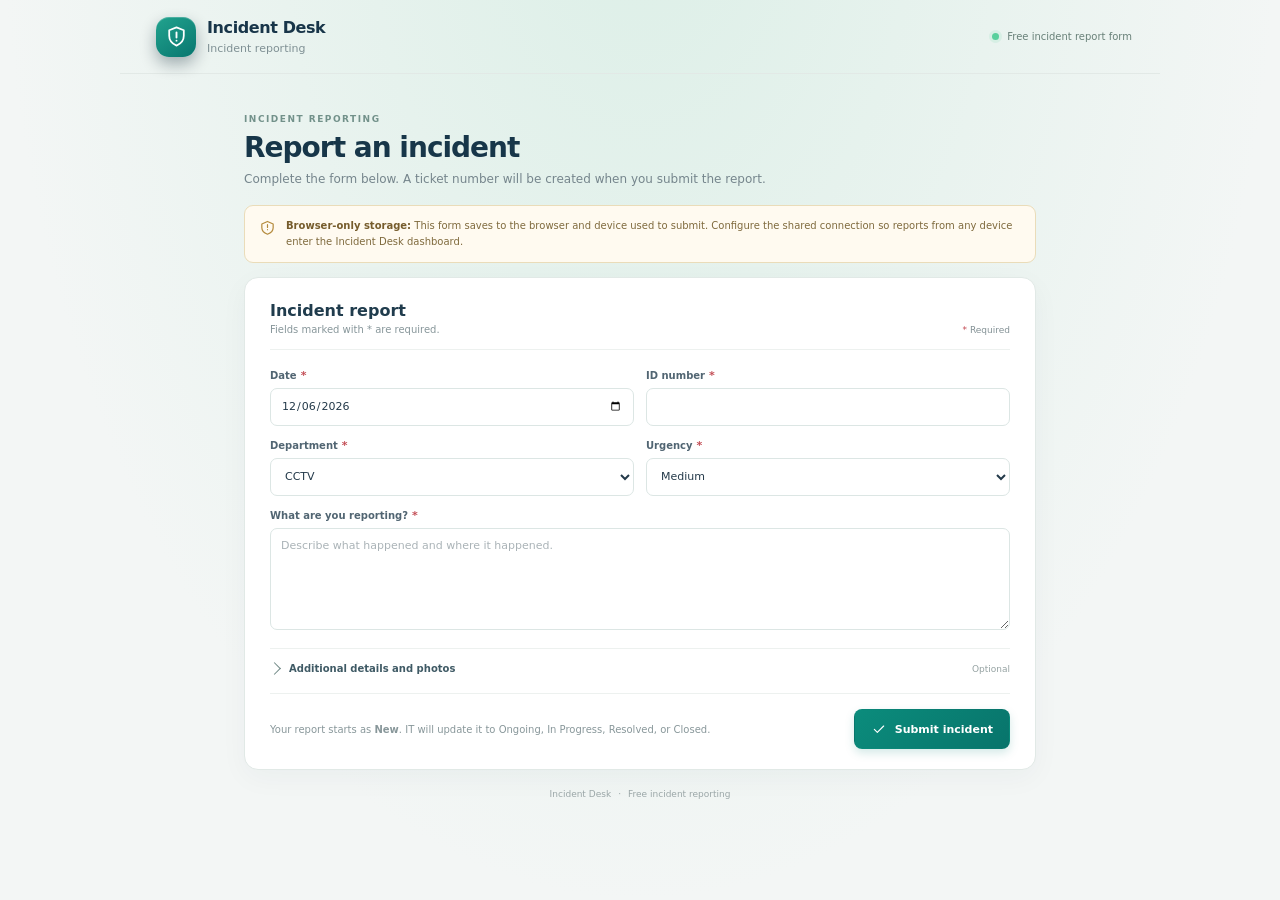
==== commit 313fa99f: "Show incident status and IT handler Add status progress and IT handler fields to the dashboard and r" ====
--- a/report.html
+++ b/report.html
@@ -67,7 +67,7 @@
           </div>
         </details>
         <div class="form-error" id="publicFormError" role="alert" hidden></div>
-        <div class="public-submit-row"><p>Your report will be saved as a new ticket.</p><button class="button button-primary" type="submit"><svg viewBox="0 0 24 24" aria-hidden="true"><path d="m5 12.5 4.5 4.5L19 7.5"/></svg>Submit incident</button></div>
+        <div class="public-submit-row"><p>Your report starts as <strong>New</strong>. IT will update it to Ongoing, In Progress, Resolved, or Closed.</p><button class="button button-primary" type="submit"><svg viewBox="0 0 24 24" aria-hidden="true"><path d="m5 12.5 4.5 4.5L19 7.5"/></svg>Submit incident</button></div>
       </form>
 
       <section class="public-success" id="publicSuccess" hidden aria-live="polite">
--- a/styles.css
+++ b/styles.css
@@ -294,7 +294,9 @@
 .ticket-row:hover { transform: translateY(-1px); border-color: #cfe2db; box-shadow: 0 6px 17px #18394b0a; }
 .ticket-number { color: #167b6e; font-size: 10px; font-weight: 800; white-space: nowrap; }
 .ticket-incident { overflow: hidden; color: #253f4f; font-size: 10px; font-weight: 700; text-overflow: ellipsis; white-space: nowrap; }
-.ticket-category { overflow: hidden; color: #71848b; font-size: 9px; text-overflow: ellipsis; white-space: nowrap; }
+.ticket-category { display: grid; min-width: 0; gap: 4px; overflow: hidden; color: #71848b; font-size: 9px; }
+.ticket-category-summary, .ticket-handler { overflow: hidden; text-overflow: ellipsis; white-space: nowrap; }
+.ticket-handler { color: #52786f; font-size: 8px; font-weight: 700; }
 .ticket-row .status-badge { justify-self: start; }
 .ticket-created { color: #87969c; font-size: 9px; white-space: nowrap; }
 .ticket-row.ticket-critical { border-left: 3px solid #c35660; }
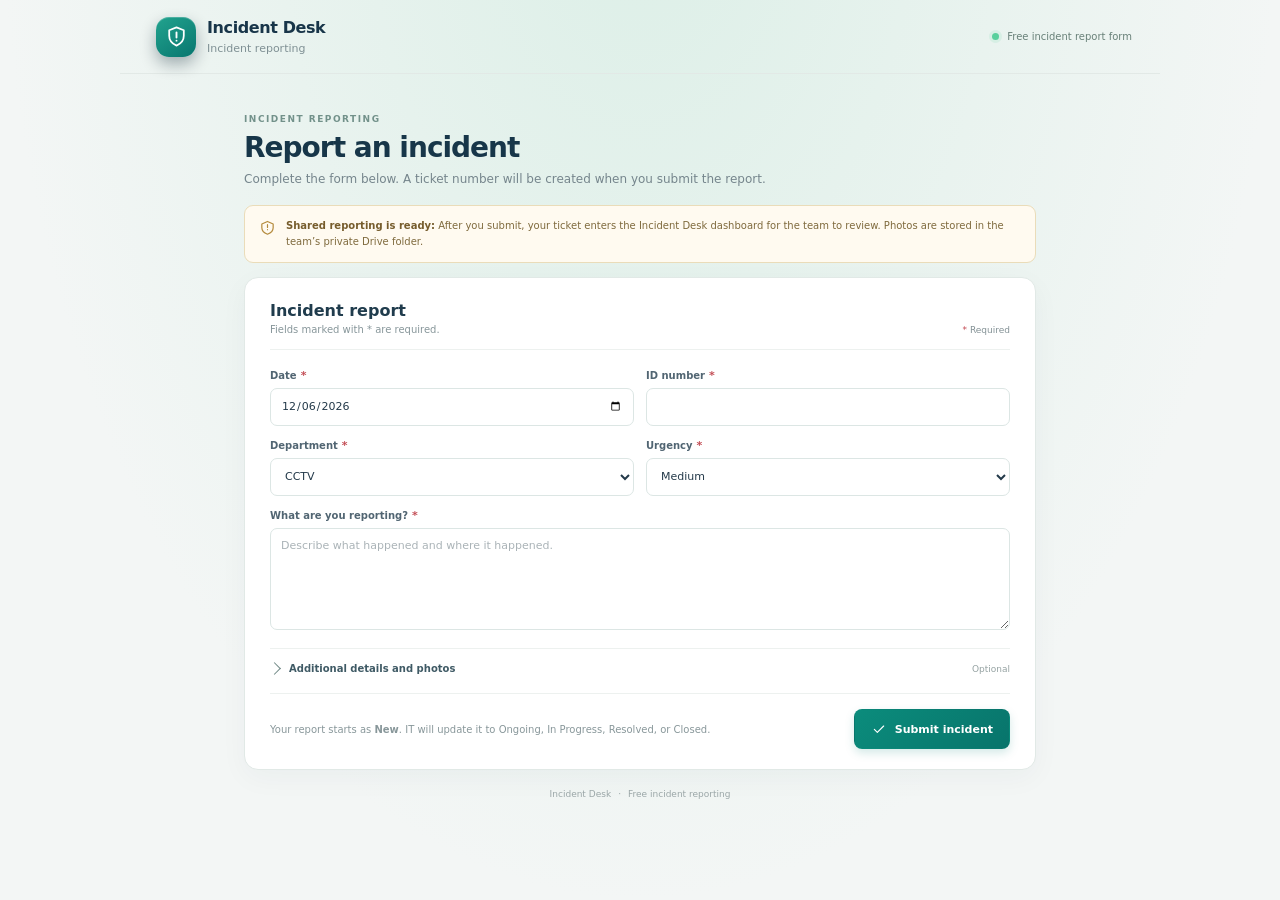
==== commit 7763c69d: "Refresh connected site assets Add asset version tags so browsers load the newly published shared-sto" ====
--- a/report.html
+++ b/report.html
@@ -7,9 +7,9 @@
     <meta name="description" content="Submit an incident report to Incident Desk." />
     <title>Report an Incident | Incident Desk</title>
     <link rel="stylesheet" href="styles.css" />
-    <script src="config.js"></script>
-    <script src="sync.js" defer></script>
-    <script src="report.js" defer></script>
+    <script src="config.js?v=20261101-1"></script>
+    <script src="sync.js?v=20261101-1" defer></script>
+    <script src="report.js?v=20261101-1" defer></script>
   </head>
   <body class="public-report-page">
     <header class="public-header">
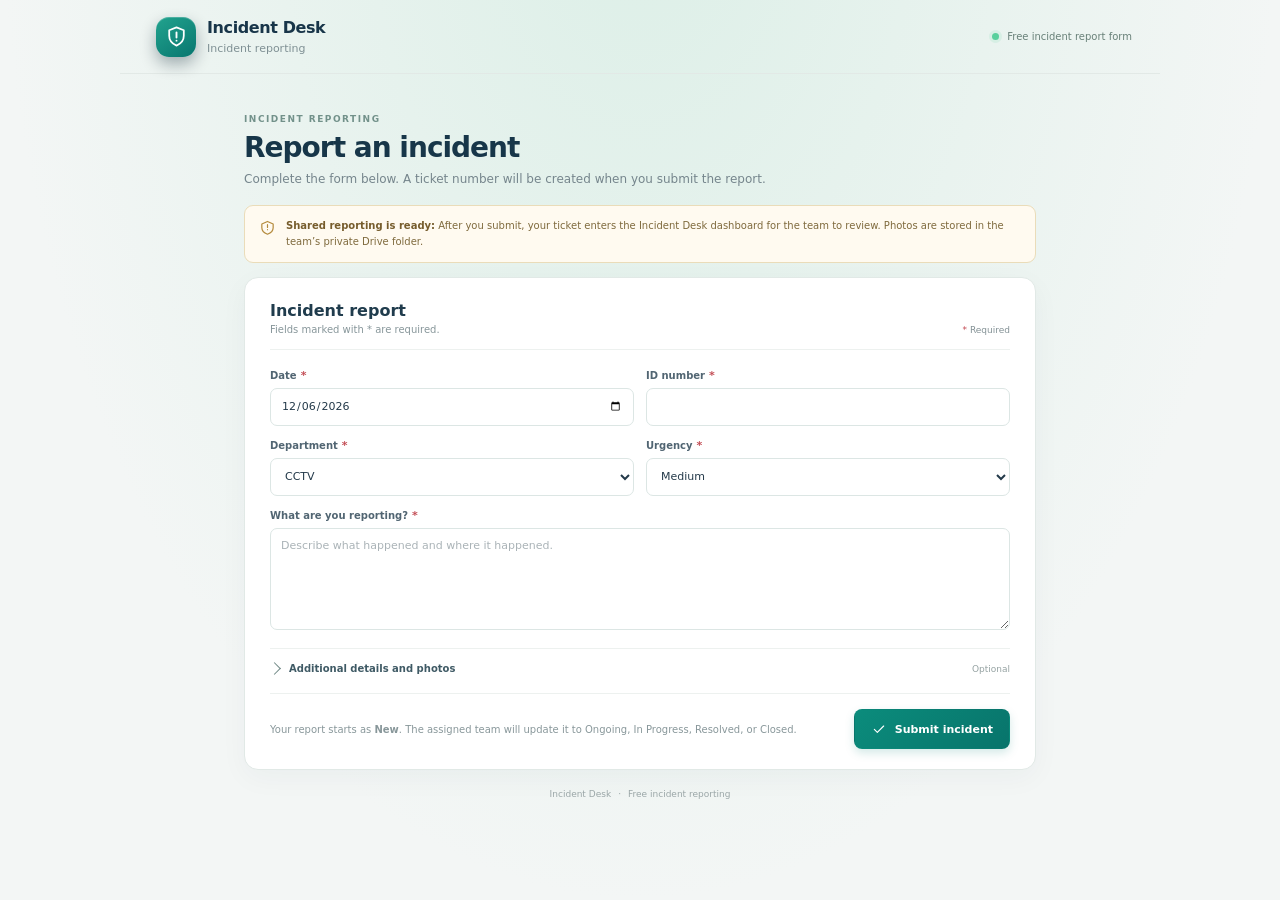
==== commit 4df1dd56: "Add maintenance team assignment Add the Maintenance department and require choosing IT or Maintenanc" ====
--- a/report.html
+++ b/report.html
@@ -6,10 +6,10 @@
     <meta name="theme-color" content="#f5f7f6" />
     <meta name="description" content="Submit an incident report to Incident Desk." />
     <title>Report an Incident | Incident Desk</title>
-    <link rel="stylesheet" href="styles.css" />
+    <link rel="stylesheet" href="styles.css?v=20261101-3" />
     <script src="config.js?v=20261101-1"></script>
     <script src="sync.js?v=20261101-1" defer></script>
-    <script src="report.js?v=20261101-1" defer></script>
+    <script src="report.js?v=20261101-3" defer></script>
   </head>
   <body class="public-report-page">
     <header class="public-header">
@@ -38,8 +38,9 @@
           <label class="form-field" for="publicDate"><span>Date <i>*</i></span><input id="publicDate" type="date" required /></label>
           <label class="form-field" for="publicPersonId"><span>ID number <i>*</i></span><input id="publicPersonId" type="text" maxlength="80" required /></label>
           <label class="form-field" for="publicDepartment"><span>Department <i>*</i></span><select id="publicDepartment" required>
-            <option value="CCTV">CCTV</option><option value="HR">HR</option><option value="ADMIN">ADMIN</option><option value="STUDIO">STUDIO</option><option value="CARD">CARD</option>
+            <option value="CCTV">CCTV</option><option value="HR">HR</option><option value="ADMIN">ADMIN</option><option value="STUDIO">STUDIO</option><option value="CARD">CARD</option><option value="MAINTENANCE">Maintenance</option>
           </select></label>
+          <label class="form-field hidden" id="publicAssignedTeamField" for="publicAssignedTeam"><span>Assigned team <i>*</i></span><select id="publicAssignedTeam"><option value="">Choose IT or Maintenance</option><option value="IT">IT</option><option value="Maintenance">Maintenance</option></select><small>Choose which team should handle this maintenance report.</small></label>
           <label class="form-field" for="publicSeverity"><span>Urgency <i>*</i></span><select id="publicSeverity" required><option>Low</option><option selected>Medium</option><option>High</option><option>Critical</option></select></label>
           <label class="form-field field-full" for="publicDescription"><span>What are you reporting? <i>*</i></span><textarea id="publicDescription" rows="5" maxlength="3000" required placeholder="Describe what happened and where it happened."></textarea></label>
         </div>
@@ -67,7 +68,7 @@
           </div>
         </details>
         <div class="form-error" id="publicFormError" role="alert" hidden></div>
-        <div class="public-submit-row"><p>Your report starts as <strong>New</strong>. IT will update it to Ongoing, In Progress, Resolved, or Closed.</p><button class="button button-primary" type="submit"><svg viewBox="0 0 24 24" aria-hidden="true"><path d="m5 12.5 4.5 4.5L19 7.5"/></svg>Submit incident</button></div>
+        <div class="public-submit-row"><p>Your report starts as <strong>New</strong>. The assigned team will update it to Ongoing, In Progress, Resolved, or Closed.</p><button class="button button-primary" type="submit"><svg viewBox="0 0 24 24" aria-hidden="true"><path d="m5 12.5 4.5 4.5L19 7.5"/></svg>Submit incident</button></div>
       </form>
 
       <section class="public-success" id="publicSuccess" hidden aria-live="polite">
--- a/styles.css
+++ b/styles.css
@@ -165,6 +165,8 @@
 .report-dialog { width: min(640px, calc(100% - 28px)); max-height: min(90vh, 850px); padding: 0; overflow: auto; border: 1px solid #dfe7e6; border-radius: 15px; color: var(--ink); background: #fff; box-shadow: 0 22px 75px #142b3b38; }
 .report-dialog::backdrop { background: #1c3040a6; backdrop-filter: blur(3px); }
 .report-dialog form { padding: 23px 25px 20px; }
+.connection-dialog { width: min(460px, calc(100% - 28px)); }
+.connection-help { margin: -4px 0 18px; color: var(--muted); font-size: 12px; line-height: 1.65; }
 .dialog-head { display: flex; justify-content: space-between; gap: 16px; margin-bottom: 19px; }
 .dialog-head h2 { margin: 6px 0 4px; font: 800 19px 'Segoe UI Variable', 'Segoe UI', system-ui, sans-serif; letter-spacing: -.55px; }
 .dialog-head p { margin: 0; color: var(--muted); font-size: 11px; }
@@ -184,7 +186,7 @@
 .hidden { display: none !important; }
 .form-error { margin-top: 12px; padding: 9px 11px; border-radius: 7px; color: #a33740; background: #fff0f0; font-size: 10px; }
 .dialog-actions { display: flex; justify-content: flex-end; gap: 8px; margin-top: 18px; padding-top: 15px; border-top: 1px solid #edf0f0; }
-.toast { position: fixed; right: 22px; bottom: 20px; z-index: 10; max-width: min(400px, calc(100vw - 40px)); padding: 11px 15px; border: 1px solid #d6e6e1; border-radius: 9px; color: #285a4f; background: #fff; box-shadow: 0 8px 26px #18354a20; font-size: 11px; opacity: 0; pointer-events: none; transform: translateY(8px); transition: .2s ease; }
+.toast { position: fixed; right: 22px; bottom: 20px; z-index: 10; max-width: min(400px, calc(100vw - 40px)); padding: 11px 15px; border: 1px solid #d6e6e1; border-radius: 9px; color: #285a4f; background: #fff; box-shadow: 0 8px 26px #18354a20; font-size: 11px; overflow-wrap: anywhere; opacity: 0; pointer-events: none; transform: translateY(8px); transition: .2s ease; }
 .toast.visible { opacity: 1; transform: translateY(0); }
 .sr-only { position: absolute; width: 1px; height: 1px; padding: 0; margin: -1px; overflow: hidden; clip: rect(0,0,0,0); white-space: nowrap; border: 0; }
 
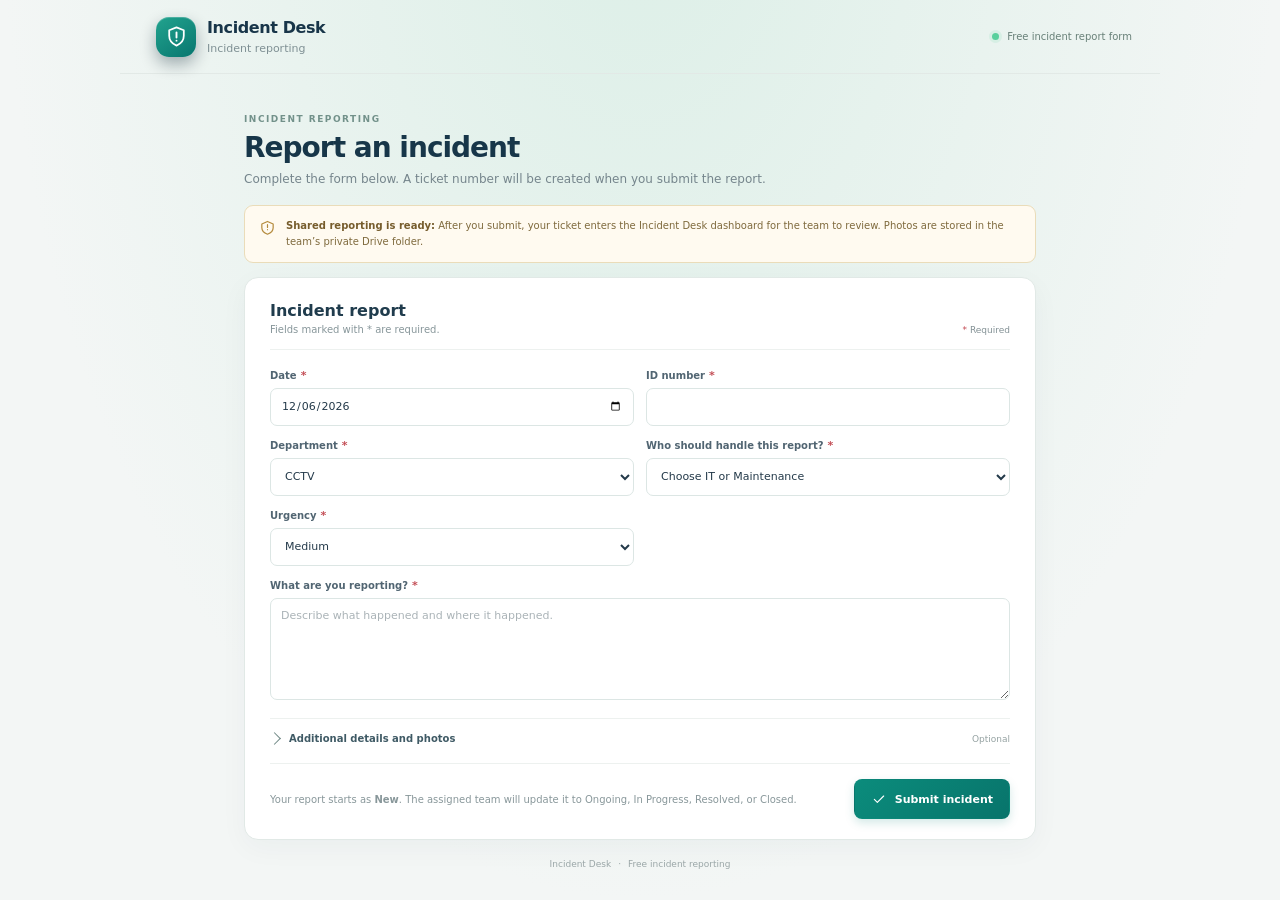
==== commit 9f09fac9: "Require an assigned team for every incident Show the IT or Maintenance choice on every public report" ====
--- a/report.html
+++ b/report.html
@@ -9,7 +9,7 @@
     <link rel="stylesheet" href="styles.css?v=20261101-3" />
     <script src="config.js?v=20261101-1"></script>
     <script src="sync.js?v=20261101-1" defer></script>
-    <script src="report.js?v=20261101-3" defer></script>
+    <script src="report.js?v=20261101-4" defer></script>
   </head>
   <body class="public-report-page">
     <header class="public-header">
@@ -40,7 +40,7 @@
           <label class="form-field" for="publicDepartment"><span>Department <i>*</i></span><select id="publicDepartment" required>
             <option value="CCTV">CCTV</option><option value="HR">HR</option><option value="ADMIN">ADMIN</option><option value="STUDIO">STUDIO</option><option value="CARD">CARD</option><option value="MAINTENANCE">Maintenance</option>
           </select></label>
-          <label class="form-field hidden" id="publicAssignedTeamField" for="publicAssignedTeam"><span>Assigned team <i>*</i></span><select id="publicAssignedTeam"><option value="">Choose IT or Maintenance</option><option value="IT">IT</option><option value="Maintenance">Maintenance</option></select><small>Choose which team should handle this maintenance report.</small></label>
+          <label class="form-field" id="publicAssignedTeamField" for="publicAssignedTeam"><span>Who should handle this report? <i>*</i></span><select id="publicAssignedTeam" required><option value="">Choose IT or Maintenance</option><option value="IT">IT</option><option value="Maintenance">Maintenance</option></select></label>
           <label class="form-field" for="publicSeverity"><span>Urgency <i>*</i></span><select id="publicSeverity" required><option>Low</option><option selected>Medium</option><option>High</option><option>Critical</option></select></label>
           <label class="form-field field-full" for="publicDescription"><span>What are you reporting? <i>*</i></span><textarea id="publicDescription" rows="5" maxlength="3000" required placeholder="Describe what happened and where it happened."></textarea></label>
         </div>
